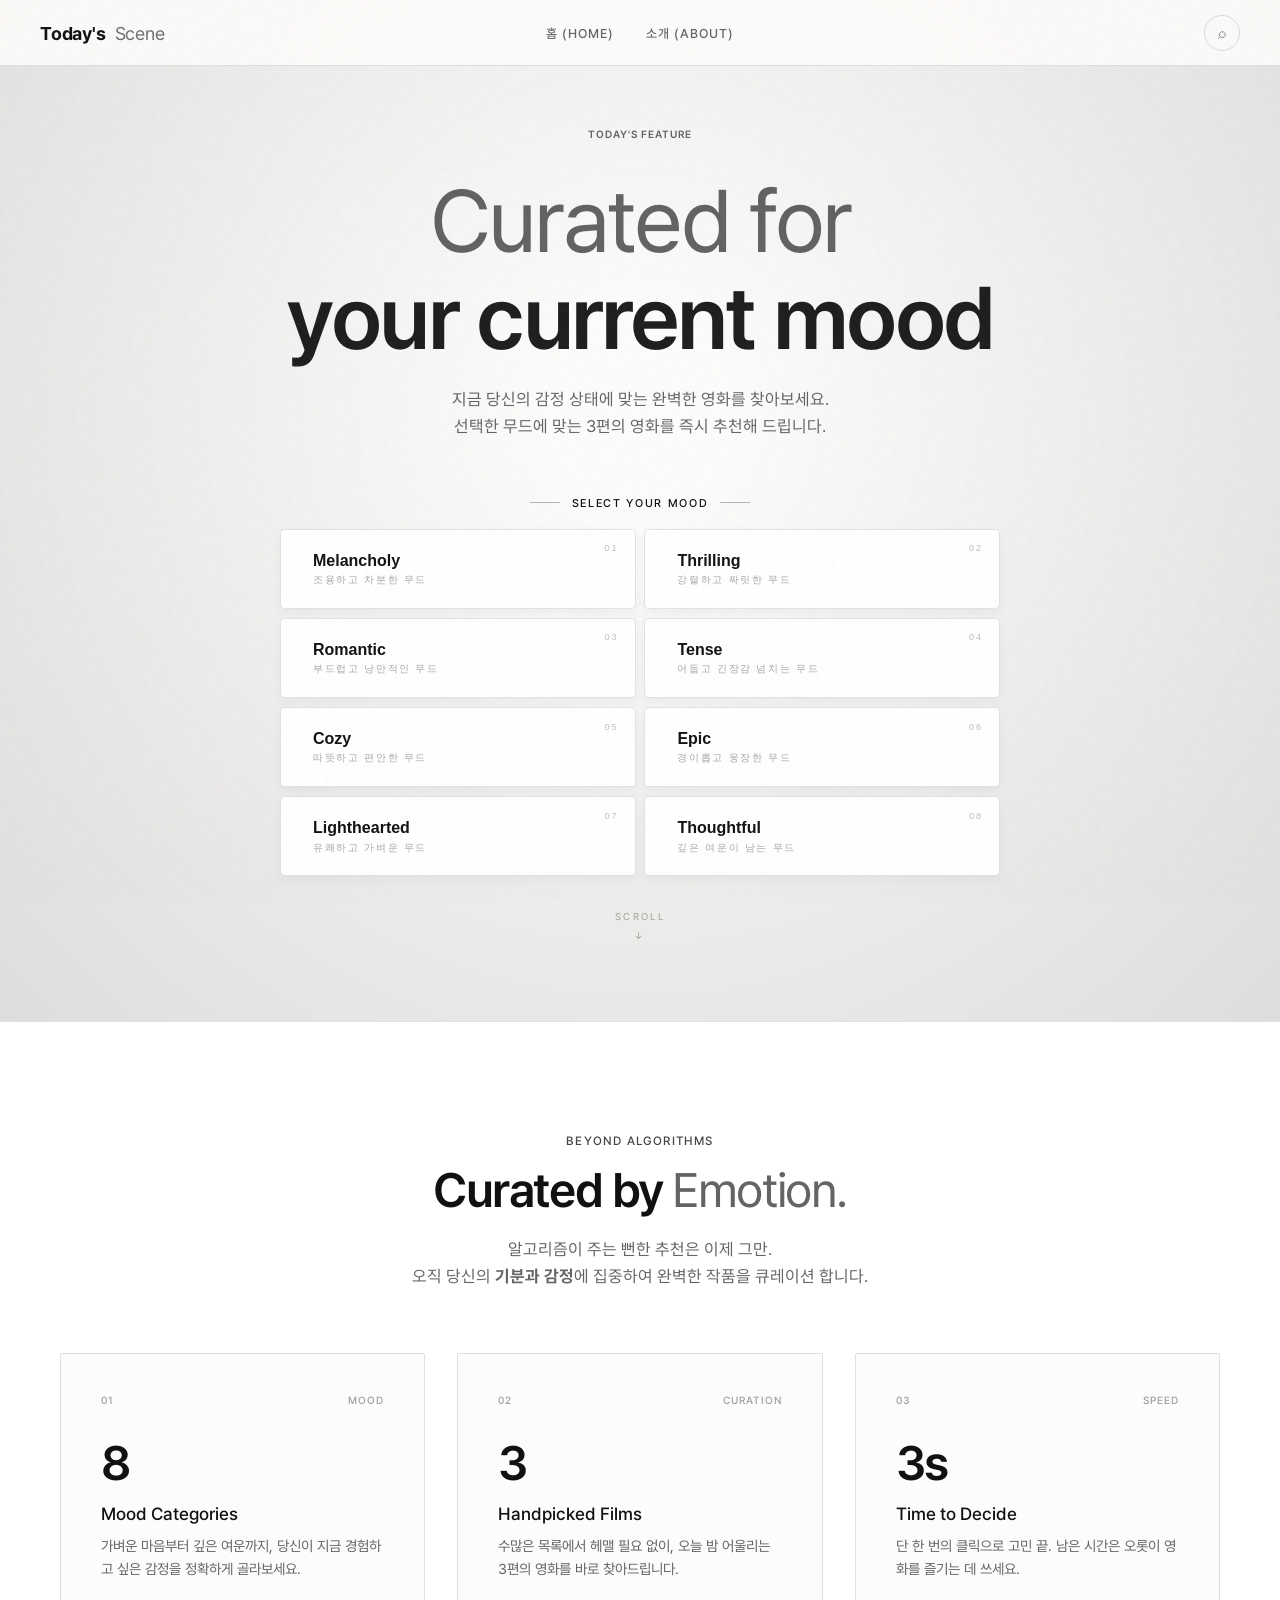
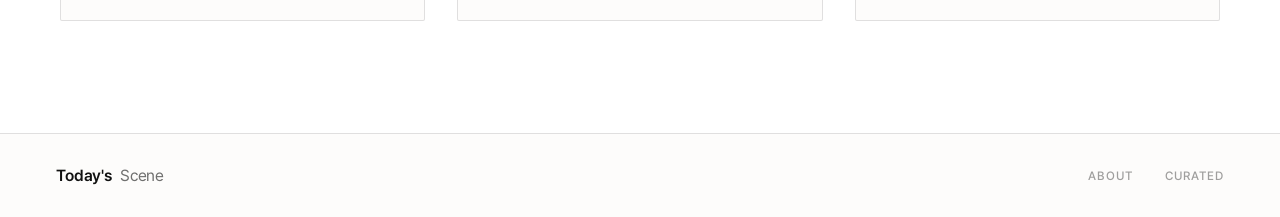
==== src/main/resources/static/index.html @ 5fde212d "백엔드 추가" ====
<!DOCTYPE html>
<html lang="ko">
<head>
  <meta charset="UTF-8"/>
  <meta name="viewport" content="width=device-width, initial-scale=1.0"/>
  <title>Today's Scene</title>
  <link rel="stylesheet" href="css/common.css">
  <style>
    :root {
      --bg: #fdfcfb; --bg2: #f5f4f1; --ink-deep: #0a0a0a;
      --accent: #111; --accent-2: #444; --accent-glow: rgba(0,0,0,.08);
      --cream: #fff; --paper: #fdfcfb;
      --ink: #111;
      --border: rgba(17,17,17,.12); --border-strong: rgba(17,17,17,.3);
      --w95: rgba(17,17,17,.95); --w65: rgba(17,17,17,.65);
      --w40: rgba(17,17,17,.4); --w15: rgba(17,17,17,.08);
      --r: 2px;
      --fp: 'Pretendard', -apple-system, sans-serif;
    }
    *, *::before, *::after { margin: 0; padding: 0; box-sizing: border-box }
    html { scroll-behavior: smooth }
    body {
      background: var(--bg); color: var(--w95);
      font-family: var(--fp); -webkit-font-smoothing: antialiased;
      overflow-x: hidden;
    }
    /* removed grain for cleaner look */

    /* ── NAV ── */
    nav {
      position: fixed; top: 0; left: 0; right: 0; z-index: 100;
      height: 66px; padding: 0 2.5rem;
      display: flex; align-items: center; justify-content: space-between;
      background: rgba(253,252,251,.9);
      border-bottom: 1px solid var(--border);
      backdrop-filter: blur(18px);
    }
    .nav-logo {
      font-family: var(--fp); font-size: 1.15rem; font-weight: 700;
      color: var(--ink); text-decoration: none; letter-spacing: -.01em;
      display: flex; align-items: center; gap: .55rem;
    }
    .nav-logo em { font-style: normal; font-weight: 400; opacity: .6 }
    .nav-links { display: flex; gap: 2rem; list-style: none; position: absolute; left: 50%; transform: translateX(-50%); }
    .nav-links a {
      font-size: .80rem; font-weight: 500; color: var(--w65);
      text-decoration: none; letter-spacing: .08em; text-transform: uppercase;
      transition: color .2s;
    }
    .nav-links a:hover { color: var(--accent) }

    /* ── HERO ── */
    .hero {
      min-height: 100vh; display: flex; flex-direction: column;
      align-items: center; justify-content: center;
      text-align: center; padding: 8rem 2rem 5rem;
      position: relative; overflow: hidden;
      background: var(--bg);
      transition: background 1.1s ease;
    }
    .hero::before {
      content: ""; position: absolute; inset: 0;
      background: radial-gradient(circle at 50% 40%, transparent 10%, rgba(0,0,0,0.12) 100%);
      pointer-events: none; z-index: 1; mix-blend-mode: multiply;
    }
    
    /* Cinematic Poster Marquee Background */
    .marquee-bg {
      position: absolute; inset: 0; pointer-events: none; z-index: 0;
      display: flex; flex-direction: column; justify-content: center; gap: 2rem;
      opacity: 0.12; transform: skewY(-5deg) scale(1.2);
      filter: grayscale(80%) contrast(1.2);
    }
    .marquee-row {
      display: flex; gap: 2rem; width: max-content;
      animation: scrollMarquee 50s linear infinite;
    }
    .marquee-row.reverse { animation-direction: reverse; animation-duration: 60s; }
    .marquee-poster {
      width: 160px; aspect-ratio: 2/3; border-radius: 8px;
      background-size: cover; background-position: center; background-color: var(--border);
      box-shadow: 0 10px 30px rgba(0,0,0,0.15);
    }
    @keyframes scrollMarquee {
      0% { transform: translateX(0); }
      100% { transform: translateX(-50%); }
    }

    .hero > *:not(.marquee-bg) {
      position: relative; z-index: 7;
    }

    .ticket {
      display: inline-flex; align-items: center; gap: .5rem;
      margin-bottom: 2rem; animation: fadeUp .6s ease both;
    }
    .ticket-txt { font-size: .65rem; font-weight: 600; letter-spacing: .1em; text-transform: uppercase; color: var(--w65) }

    h1 {
      font-size: clamp(3rem, 7vw, 5.5rem); font-weight: 600;
      line-height: 1.1; letter-spacing: -.03em; color: var(--w95);
      max-width: 860px; margin-bottom: 1.2rem;
      animation: fadeUp .8s ease both .1s; text-wrap: balance;
    }
    h1 em { font-style: normal; color: var(--w65); font-weight: 400; }

    .sub {
      font-size: 1.05rem; line-height: 1.6; color: var(--w65); max-width: 500px;
      margin: 0 auto 3.5rem; font-weight: 400; animation: fadeUp .8s ease both .2s;
    }

    .mood-q {
      font-size: .7rem; font-weight: 500; letter-spacing: .15em; text-transform: uppercase;
      color: var(--accent); margin-bottom: 1.2rem; animation: fadeUp .8s ease both .28s;
      display: flex; align-items: center; gap: .7rem; justify-content: center;
    }
    .mood-q::before, .mood-q::after { content: ""; width: 30px; height: 1px; background: var(--border-strong); }

    /* ── NEW MOOD GRID ────────────────────────────────────── */
    .mood-grid {
      display: grid;
      grid-template-columns: 1fr 1fr;
      gap: .55rem;
      max-width: 720px;
      width: 100%;
      animation: fadeUp .8s ease both .35s;
    }
    .mood-cell {
      position: relative; display: flex; flex-direction: column;
      align-items: flex-start; justify-content: center;
      padding: 1.3rem 1.6rem 1.3rem 2rem;
      background: #ffffff;
      border: 1px solid var(--border);
      border-radius: 5px;
      box-shadow: 0 4px 12px rgba(0,0,0,.04);
      cursor: pointer; overflow: hidden;
      transition: transform .3s, border-color .3s, background .3s, box-shadow .3s;
      text-align: left;
    }
    /* left accent bar */
    .mood-cell::before {
      content: ""; position: absolute; left: 0; top: 0; bottom: 0; width: 3px;
      background: var(--mc, var(--gold)); opacity: 0;
      transition: opacity .3s;
    }
    /* hover gradient wash */
    .mood-cell::after {
      content: ""; position: absolute; inset: 0;
      background: radial-gradient(ellipse at 0% 50%, color-mix(in srgb, var(--mc, var(--gold)) 15%, transparent) 0%, transparent 65%);
      opacity: 0; transition: opacity .4s;
    }
    .mood-cell:hover {
      transform: translateX(3px);
      border-color: color-mix(in srgb, var(--mc, var(--gold)) 60%, transparent);
      background: rgba(26,22,18,.05);
      box-shadow: 0 8px 24px rgba(0,0,0,.08);
    }
    .mood-cell:hover::before { opacity: 1 }
    .mood-cell:hover::after  { opacity: 1 }
    .mood-cell.active {
      border-color: var(--gold);
      background: #ffffff;
      box-shadow: 0 8px 24px rgba(212,165,116,.2);
      transform: translateX(0);
    }
    .mood-cell.active::before { opacity: 1; background: var(--gold) }

    .mood-num {
      position: absolute; top: .85rem; right: 1rem;
      font-size: .58rem; font-weight: 500; letter-spacing: .2em;
      color: rgba(26,22,18,.28); z-index: 1;
    }
    .mood-name {
      font-size: 1rem; font-weight: 600; color: var(--ink); line-height: 1.2;
      margin-bottom: .22rem; position: relative; z-index: 1;
      transition: color .2s;
    }
    .mood-cell:hover .mood-name { color: var(--ink-deep) }
    .mood-sub {
      font-size: .65rem; font-weight: 400; letter-spacing: .16em;
      text-transform: uppercase; color: rgba(26,22,18,.38);
      position: relative; z-index: 1; transition: color .3s;
    }
    .mood-cell:hover .mood-sub { color: color-mix(in srgb, var(--mc, var(--gold)) 80%, rgba(255,255,255,.6)) }

    /* mood accent colors (Stronger & more vibrant) */
    [data-mood="melancholy"] { --mc: #4a90e2 } /* Deep Blue */
    [data-mood="excited"]    { --mc: #f05a28 } /* Vibrant Orange */
    [data-mood="romantic"]   { --mc: #e84a7e } /* Vivid Pink */
    [data-mood="dark"]       { --mc: #8b5cf6 } /* Deep Purple */
    [data-mood="cozy"]       { --mc: #f59e0b } /* Warm Amber */
    [data-mood="wonder"]     { --mc: #0ea5e9 } /* Bright Cerulean */
    [data-mood="funny"]      { --mc: #10b981 } /* Emerald Green */
    [data-mood="thoughtful"] { --mc: #64748b } /* Slate Gray */

    .scroll-hint {
      margin-top: 2.2rem;
      display: flex; flex-direction: column; align-items: center; gap: .45rem;
      color: rgba(26,22,18,.35); font-size: .62rem; letter-spacing: .24em; text-transform: uppercase;
      animation: fadeUp .8s ease both 1s; z-index: 8;
    }
    .scroll-arr { animation: bob 2s infinite; color: var(--gold) }
    @keyframes bob { 0%,100%{transform:translateY(0)} 50%{transform:translateY(6px)} }

    /* ── INFO STRIP ── */
    .strip {
      background: var(--cream); color: var(--ink);
      padding: 7rem 3.5rem; position: relative;
      border-top: 1px solid var(--border);
    }
    .strip-head {
      max-width: 1160px; margin: 0 auto 4rem;
      display: flex; flex-direction: column; align-items: center; text-align: center;
    }
    .strip-eyebrow {
      font-size: .75rem; font-weight: 500; letter-spacing: .1em; text-transform: uppercase;
      color: var(--accent-2); margin-bottom: 1rem;
    }
    .strip-title {
      font-size: clamp(2rem, 4vw, 3rem); font-weight: 600;
      line-height: 1.1; letter-spacing: -.03em; color: var(--ink); text-wrap: balance;
    }
    .strip-title em { font-style: normal; color: var(--w65); font-weight: 400 }
    .strip-grid {
      max-width: 1160px; margin: 0 auto;
      display: grid; grid-template-columns: repeat(3,1fr); gap: 2rem;
    }
    .stat-card {
      padding: 2.5rem; background: var(--bg);
      border: 1px solid var(--border); border-radius: var(--r);
      transition: transform .3s;
    }
    .stat-card:hover { transform: translateY(-4px); border-color: var(--border-strong) }
    .stat-serial {
      font-size: .65rem; font-weight: 500; letter-spacing: .1em; color: var(--w40);
      margin-bottom: 2rem; display: flex; justify-content: space-between;
    }
    .stat-num  { font-size: 3rem; font-weight: 600; line-height: 1; letter-spacing: -.04em; color: var(--accent); margin-bottom: 1rem }
    .stat-label { font-size: 1.1rem; font-weight: 500; color: var(--ink); margin-bottom: .6rem }
    .stat-desc  { font-size: .9rem; color: var(--w65); line-height: 1.6; font-weight: 400 }

    /* ── FOOTER ── */
    footer { background: var(--bg); padding: 0; border-top: 1px solid var(--border) }
    .footer-row { display: flex; align-items: center; justify-content: space-between; padding: 2rem 3.5rem; gap: 1rem; flex-wrap: wrap }
    .foot-logo { font-size: 1rem; font-weight: 600; color: var(--ink); text-decoration: none; letter-spacing: -.01em; display: flex; align-items: center; gap: .5rem }
    .foot-logo em { font-style: normal; font-weight: 400; opacity: .6 }
    .foot-links { display: flex; gap: 2rem }
    .foot-links a { font-size: .75rem; font-weight: 500; color: var(--w40); text-decoration: none; letter-spacing: .08em; text-transform: uppercase; transition: color .2s }
    .foot-links a:hover { color: var(--accent) }

    @keyframes fadeUp { from{opacity:0;transform:translateY(16px)} to{opacity:1;transform:translateY(0)} }

    @media(max-width:900px) { .strip-grid{grid-template-columns:1fr} }
    @media(max-width:640px) {
      nav{padding:0 1.2rem} .nav-links{display:none}
      .hero{padding:7rem 1.2rem 5rem}
      .mood-grid{grid-template-columns:1fr; max-width:400px}
      .strip{padding:4rem 1.2rem}
      .footer-row{padding:1.3rem 1.2rem} .foot-links{display:none}
    }
  </style>
</head>
<body>

<nav>
  <a href="index.html" class="nav-logo">Today's <em>Scene</em></a>
  <ul class="nav-links">
    <li><a href="index.html">홈 (Home)</a></li>
    <li><a href="about.html">소개 (About)</a></li>
  </ul>
  <div class="nav-right">
    <button class="search-btn" onclick="openSearch()" title="영화 검색">⌕</button>
  </div>
</nav>

<section class="hero" id="hero">
  <div class="marquee-bg" id="marqueeBg"></div>

  <p class="ticket"><span class="ticket-txt">Today's Feature</span></p>
  <h1><em>Curated for</em><br>your current mood</h1>
  <p class="sub">지금 당신의 감정 상태에 맞는 완벽한 영화를 찾아보세요.<br>선택한 무드에 맞는 3편의 영화를 즉시 추천해 드립니다.</p>
  <p class="mood-q">Select Your Mood</p>

  <div class="mood-grid">
    <button class="mood-cell" data-mood="melancholy" onclick="go(this)">
      <span class="mood-num">01</span>
      <span class="mood-name">Melancholy</span>
      <span class="mood-sub">조용하고 차분한 무드</span>
    </button>
    <button class="mood-cell" data-mood="excited" onclick="go(this)">
      <span class="mood-num">02</span>
      <span class="mood-name">Thrilling</span>
      <span class="mood-sub">강렬하고 짜릿한 무드</span>
    </button>
    <button class="mood-cell" data-mood="romantic" onclick="go(this)">
      <span class="mood-num">03</span>
      <span class="mood-name">Romantic</span>
      <span class="mood-sub">부드럽고 낭만적인 무드</span>
    </button>
    <button class="mood-cell" data-mood="dark" onclick="go(this)">
      <span class="mood-num">04</span>
      <span class="mood-name">Tense</span>
      <span class="mood-sub">어둡고 긴장감 넘치는 무드</span>
    </button>
    <button class="mood-cell" data-mood="cozy" onclick="go(this)">
      <span class="mood-num">05</span>
      <span class="mood-name">Cozy</span>
      <span class="mood-sub">따뜻하고 편안한 무드</span>
    </button>
    <button class="mood-cell" data-mood="wonder" onclick="go(this)">
      <span class="mood-num">06</span>
      <span class="mood-name">Epic</span>
      <span class="mood-sub">경이롭고 웅장한 무드</span>
    </button>
    <button class="mood-cell" data-mood="funny" onclick="go(this)">
      <span class="mood-num">07</span>
      <span class="mood-name">Lighthearted</span>
      <span class="mood-sub">유쾌하고 가벼운 무드</span>
    </button>
    <button class="mood-cell" data-mood="thoughtful" onclick="go(this)">
      <span class="mood-num">08</span>
      <span class="mood-name">Thoughtful</span>
      <span class="mood-sub">깊은 여운이 남는 무드</span>
    </button>
  </div>

  <div class="scroll-hint"><span>Scroll</span><span class="scroll-arr">↓</span></div>
</section>

<section class="strip">
  <div class="strip-head">
    <p class="strip-eyebrow">Beyond Algorithms</p>
    <h2 class="strip-title">Curated by <em>Emotion.</em></h2>
    <p style="text-align:center; font-size:1.05rem; color:var(--w65); max-width:560px; margin: 1.2rem auto 0; line-height:1.6; font-weight:400;">
      알고리즘이 주는 뻔한 추천은 이제 그만.<br>오직 당신의 <strong>기분과 감정</strong>에 집중하여 완벽한 작품을 큐레이션 합니다.
    </p>
  </div>
  <div class="strip-grid">
    <div class="stat-card">
      <div class="stat-serial"><span>01</span><span>MOOD</span></div>
      <div class="stat-num">8</div>
      <div class="stat-label">Mood Categories</div>
      <div class="stat-desc">가벼운 마음부터 깊은 여운까지, 당신이 지금 경험하고 싶은 감정을 정확하게 골라보세요.</div>
    </div>
    <div class="stat-card">
      <div class="stat-serial"><span>02</span><span>CURATION</span></div>
      <div class="stat-num">3</div>
      <div class="stat-label">Handpicked Films</div>
      <div class="stat-desc">수많은 목록에서 헤맬 필요 없이, 오늘 밤 어울리는 3편의 영화를 바로 찾아드립니다.</div>
    </div>
    <div class="stat-card">
      <div class="stat-serial"><span>03</span><span>SPEED</span></div>
      <div class="stat-num">3s</div>
      <div class="stat-label">Time to Decide</div>
      <div class="stat-desc">단 한 번의 클릭으로 고민 끝. 남은 시간은 오롯이 영화를 즐기는 데 쓰세요.</div>
    </div>
  </div>
</section>

<footer>
  <div class="footer-row">
    <a href="index.html" class="foot-logo">Today's <em>Scene</em></a>
    <div class="foot-links">
      <a href="about.html">About</a>
      <a href="index.html">Curated</a>
    </div>
  </div>
</footer>

<script src="js/movies-data.js"></script>
<script src="js/common.js"></script>
<script>
const BG = {
  melancholy: 'radial-gradient(ellipse at 50% 25%, #f4f8fd 0%, #e8f0fe 60%, #cce0ff 100%)',
  excited:    'radial-gradient(ellipse at 50% 25%, #fff5ea 0%, #ffe0bf 60%, #ffc894 100%)',
  romantic:   'radial-gradient(ellipse at 50% 25%, #fff5f8 0%, #fde2ec 60%, #facce0 100%)',
  dark:       'radial-gradient(ellipse at 50% 25%, #f9f5ff 0%, #f2e6ff 60%, #e2cbf5 100%)',
  cozy:       'radial-gradient(ellipse at 50% 25%, #fff9e6 0%, #ffebb3 60%, #fcd66a 100%)',
  wonder:     'radial-gradient(ellipse at 50% 25%, #f0fafb 0%, #e1f4fa 60%, #bdecfc 100%)',
  funny:      'radial-gradient(ellipse at 50% 25%, #f2fcf5 0%, #e2fce9 60%, #c4f7d4 100%)',
  thoughtful: 'radial-gradient(ellipse at 50% 25%, #f6f8fa 0%, #eef2f6 60%, #e2e8f0 100%)',
};

function go(btn) {
  document.querySelectorAll('.mood-cell').forEach(c => c.classList.remove('active'));
  btn.classList.add('active');
  document.getElementById('hero').style.background = BG[btn.dataset.mood];
  sessionStorage.setItem('mood', btn.dataset.mood);
  setTimeout(() => { window.location.href = 'result.html' }, 480);
}

// Fetch trending movies for background marquee
async function initMarquee() {
  try {
    const res = await fetch(`https://api.themoviedb.org/3/trending/movie/week?api_key=07095f4f93d3be485e207578d4a61624&language=ko-KR`);
    const data = await res.json();
    if (data && data.results) {
      const movies = data.results.filter(m => m.poster_path);
      const row1 = movies.slice(0, Math.floor(movies.length / 2));
      const row2 = movies.slice(Math.floor(movies.length / 2));
      
      const buildItems = (arr) => arr.map(m => `<div class="marquee-poster" style="background-image:url('https://image.tmdb.org/t/p/w500${m.poster_path}')"></div>`).join('');
      
      const r1Html = buildItems(row1);
      const r2Html = buildItems(row2);
      
      // Duplicate for infinite scroll
      document.getElementById('marqueeBg').innerHTML = `
        <div class="marquee-row">${r1Html}${r1Html}</div>
        <div class="marquee-row reverse">${r2Html}${r2Html}</div>
        <div class="marquee-row">${r1Html}${r1Html}</div>
      `;
    }
  } catch(e) { console.error('Marquee Error:', e); }
}

document.addEventListener('DOMContentLoaded', () => {
  initMarquee();
});

document.querySelectorAll('.mood-cell').forEach(c => {
  c.addEventListener('mouseenter', () => {
    const color = getComputedStyle(c).getPropertyValue('--mc').trim();
    if (color) {
      document.body.style.setProperty('--orb-1', color);
      document.body.style.setProperty('--orb-2', color);
    }
    const mood = c.dataset.mood;
    if (BG[mood]) {
      document.getElementById('hero').style.background = BG[mood];
    }
  });
  c.addEventListener('mouseleave', () => {
    document.body.style.removeProperty('--orb-1');
    document.body.style.removeProperty('--orb-2');
    if (!c.classList.contains('active')) {
      document.getElementById('hero').style.background = 'var(--bg)';
    }
  });
});
</script>
</body>
</html>
---- src/main/resources/static/css/common.css ----
/* ============================================================
   common.css — 오늘의 씬 공통 스타일 (Light Theme)
   ● Pretendard @font-face
   ● 검색 모달
   ● nav 공통 유틸리티
   ● 영화적 무드 (Film Grain)
   ============================================================ */

body::after {
  content: "";
  position: fixed;
  inset: 0;
  pointer-events: none;
  z-index: 9999;
  background-image: url("data:image/svg+xml,%3Csvg viewBox='0 0 200 200' xmlns='http://www.w3.org/2000/svg'%3E%3Cfilter id='noiseFilter'%3E%3CfeTurbulence type='fractalNoise' baseFrequency='0.8' numOctaves='3' stitchTiles='stitch'/%3E%3C/filter%3E%3Crect width='100%25' height='100%25' filter='url(%23noiseFilter)'/%3E%3C/svg%3E");
  opacity: 0.035;
}

/* ── AMBIENT ORBS (B Option) ───────────────────────────────── */
.ambient-orb {
  position: fixed; border-radius: 50%;
  filter: blur(140px); opacity: 0.25; z-index: -1; pointer-events: none;
  transition: background-color 1.5s ease-in-out;
}
.ambient-orb.orb-1 {
  width: 50vw; height: 50vw; top: -10vw; left: -10vw;
  background-color: var(--orb-1, rgba(212,165,116, 0.15));
}
.ambient-orb.orb-2 {
  width: 60vw; height: 60vw; bottom: -20vw; right: -10vw;
  background-color: var(--orb-2, rgba(110,160,200, 0.1));
}


/* ── 01. FONT FACE ─────────────────────────────────────────── */
@font-face {
  font-family: 'Pretendard';
  src: url('../fonts/Pretendard-Light.otf') format('opentype');
  font-weight: 300; font-style: normal; font-display: swap;
}
@font-face {
  font-family: 'Pretendard';
  src: url('../fonts/Pretendard-Regular.otf') format('opentype');
  font-weight: 400; font-style: normal; font-display: swap;
}
@font-face {
  font-family: 'Pretendard';
  src: url('../fonts/Pretendard-Medium.otf') format('opentype');
  font-weight: 500; font-style: normal; font-display: swap;
}
@font-face {
  font-family: 'Pretendard';
  src: url('../fonts/Pretendard-SemiBold.otf') format('opentype');
  font-weight: 600; font-style: normal; font-display: swap;
}
@font-face {
  font-family: 'Pretendard';
  src: url('../fonts/Pretendard-Bold.otf') format('opentype');
  font-weight: 700; font-style: normal; font-display: swap;
}

/* ── 02. NAV UTILS ─────────────────────────────────────────── */
.nav-right {
  display: flex; align-items: center; gap: .5rem;
}
.search-btn {
  width: 36px; height: 36px; border-radius: 50%;
  background: transparent;
  border: 1px solid rgba(26,22,18,.14);
  color: rgba(26,22,18,.5);
  cursor: pointer; font-size: .95rem;
  display: inline-flex; align-items: center; justify-content: center;
  transition: border-color .2s, color .2s, background .2s;
}
.search-btn:hover {
  border-color: #111;
  color: #111;
  background: rgba(17,17,17,.04);
}

/* ── 03. SEARCH MODAL (stays dark as overlay) ──────────────── */
.search-modal {
  position: fixed; inset: 0; z-index: 1000;
  display: none; align-items: flex-start;
  justify-content: center; padding-top: 10vh;
}
.search-modal.show { display: flex; animation: smFadeIn .2s ease; }

.search-overlay {
  position: absolute; inset: 0;
  background: rgba(20,16,10,.7);
  backdrop-filter: blur(10px);
}
.search-box {
  position: relative; width: 90%; max-width: 600px;
  background: #ffffff;
  border: 1px solid rgba(17,17,17,.12);
  border-radius: 4px; overflow: hidden;
  box-shadow: 0 12px 32px rgba(0,0,0,.08);
  animation: smSlideIn .25s ease;
}
@keyframes smFadeIn { from{opacity:0} to{opacity:1} }
@keyframes smSlideIn { from{opacity:0;transform:translateY(-12px)} to{opacity:1;transform:translateY(0)} }

.search-input-wrap {
  display: flex; align-items: center; gap: .8rem;
  padding: 1.1rem 1.4rem;
  border-bottom: 1px solid rgba(26,22,18,.08);
}
.search-icon { font-size: 1rem; color: #111; opacity: .4; flex-shrink: 0; }
#searchInput {
  flex: 1; border: none; outline: none;
  font-size: .96rem; font-family: 'Pretendard', sans-serif;
  font-weight: 400; background: transparent; color: #1c1814;
}
#searchInput::placeholder { color: rgba(26,22,18,.35); }
.search-close {
  background: none; border: 1px solid rgba(26,22,18,.12);
  width: 28px; height: 28px; border-radius: 50%; cursor: pointer;
  color: rgba(26,22,18,.4); font-size: .8rem;
  display: flex; align-items: center; justify-content: center;
  transition: border-color .15s, color .15s;
}
.search-close:hover { border-color: #111; color: #111; }

.search-results {
  max-height: 58vh; overflow-y: auto; padding: .5rem;
  background: #fff;
}
.search-results::-webkit-scrollbar { width: 4px; }
.search-results::-webkit-scrollbar-track { background: transparent; }
.search-results::-webkit-scrollbar-thumb { background: rgba(17,17,17,.15); border-radius: 2px; }

.search-hint {
  text-align: center; padding: 2.8rem 1rem;
  color: rgba(26,22,18,.35);
  font-family: 'Pretendard', sans-serif;
  font-size: .82rem; font-weight: 300; letter-spacing: .05em;
}
.search-item {
  display: grid; grid-template-columns: 54px 1fr;
  gap: 1rem; padding: .85rem 1rem; cursor: pointer;
  border-radius: 4px; transition: background .15s; align-items: center;
}
.search-item:hover { background: rgba(17,17,17,.03); }
.search-poster {
  width: 54px; height: 81px; border-radius: 4px;
  background-color: #ede8de;
  background-size: cover; background-position: center; flex-shrink: 0;
}
.search-info { min-width: 0; }
.search-title {
  font-family: 'Pretendard', sans-serif;
  font-size: .92rem; font-weight: 600; color: #1c1814;
  margin-bottom: .18rem;
  white-space: nowrap; overflow: hidden; text-overflow: ellipsis;
}
.search-meta {
  font-family: 'Pretendard', sans-serif;
  font-size: .72rem; font-weight: 500; color: #444; margin-bottom: .22rem;
}
.search-overview {
  font-family: 'Pretendard', sans-serif;
  font-size: .76rem; font-weight: 300; color: rgba(26,22,18,.5);
  line-height: 1.5;
  display: -webkit-box; -webkit-line-clamp: 2;
  -webkit-box-orient: vertical; overflow: hidden;
}

@media (max-width: 600px) {
  .search-modal { padding-top: 5vh; }
  .search-box { width: 95%; }
  .search-item { grid-template-columns: 46px 1fr; gap: .8rem; }
  .search-poster { width: 46px; height: 69px; }
}
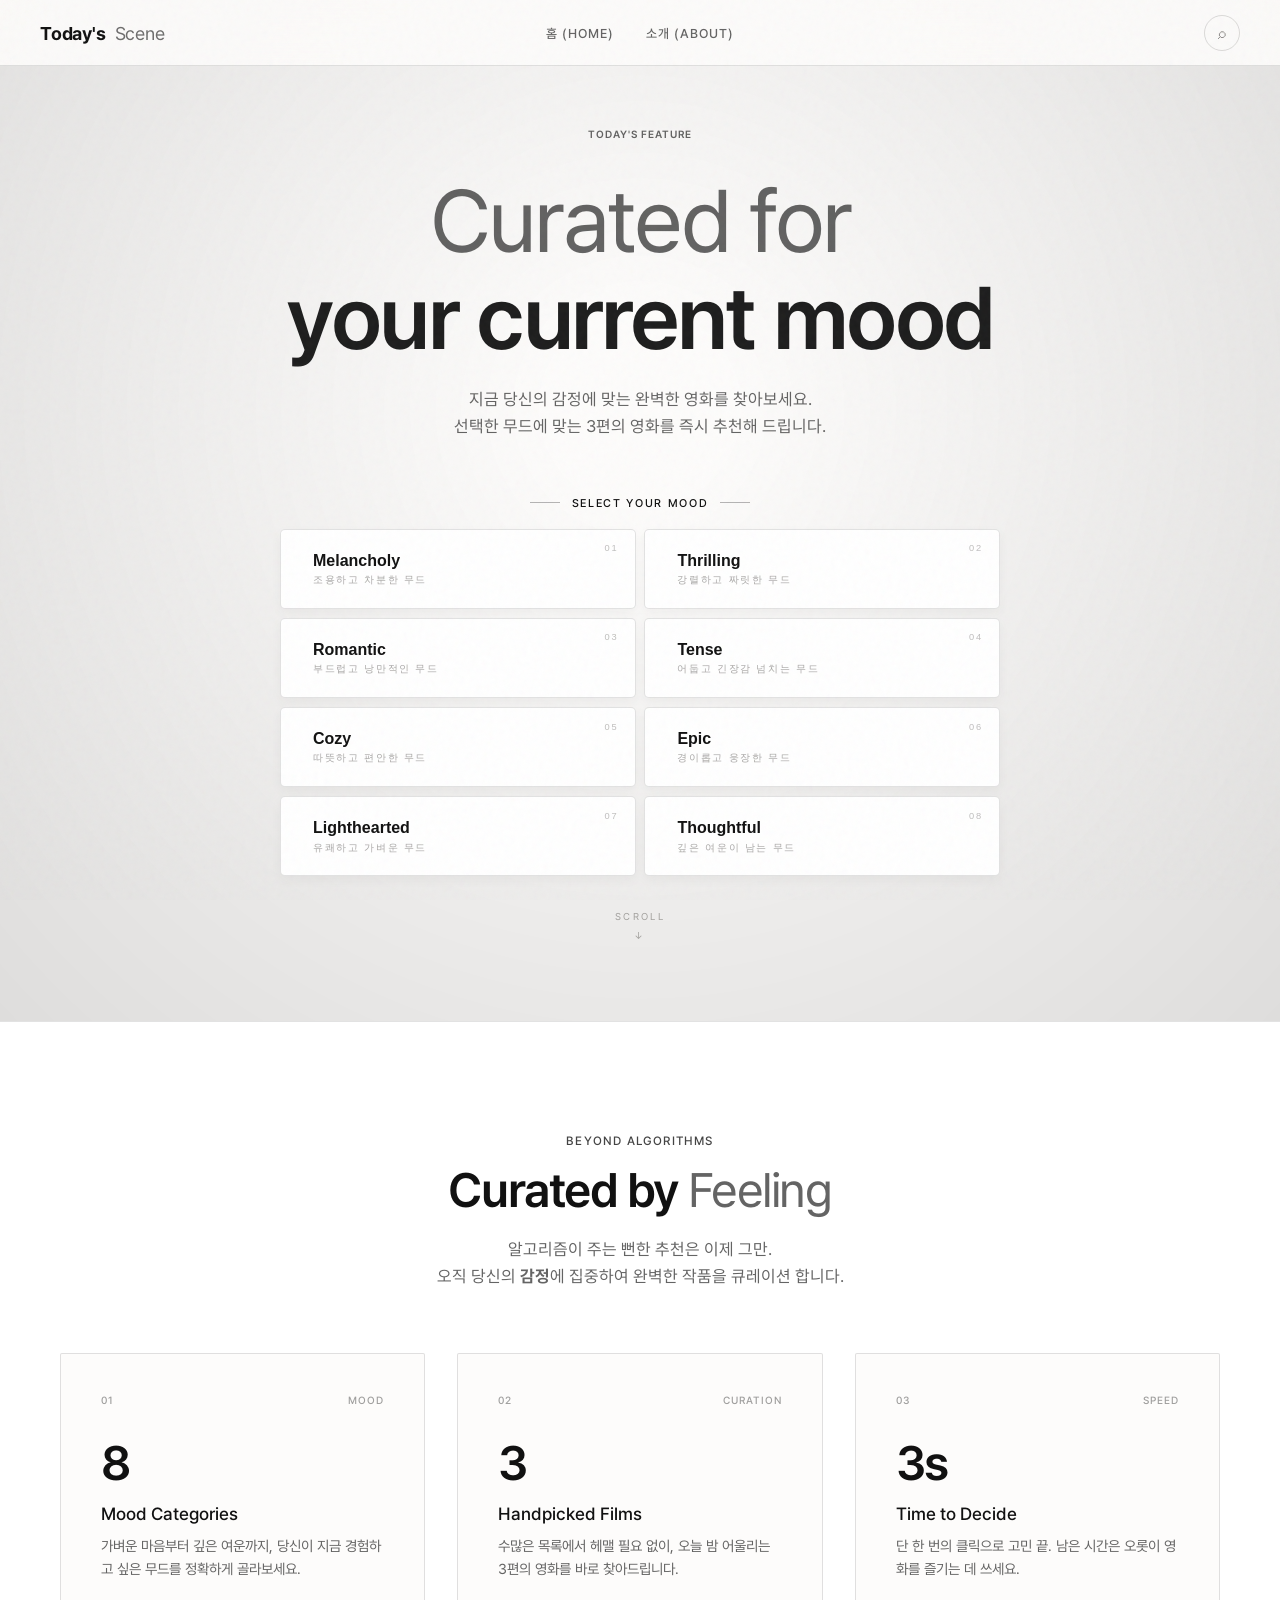
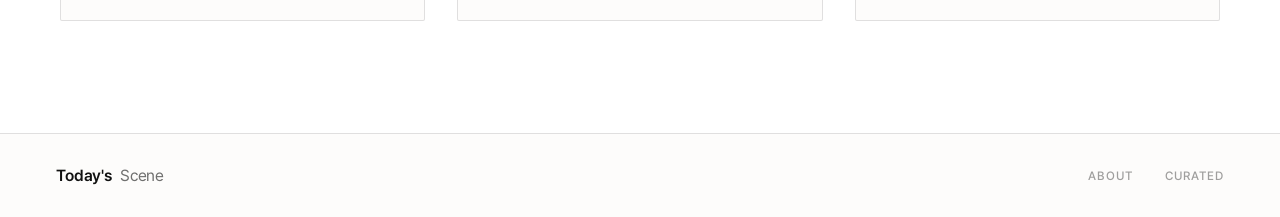
==== commit 57d7306c: "파비콘 삽입" ====
--- a/src/main/resources/static/index.html
+++ b/src/main/resources/static/index.html
@@ -1,120 +1,255 @@
 <!DOCTYPE html>
 <html lang="ko">
+
 <head>
-  <meta charset="UTF-8"/>
-  <meta name="viewport" content="width=device-width, initial-scale=1.0"/>
+  <meta charset="UTF-8" />
+  <meta name="viewport" content="width=device-width, initial-scale=1.0" />
   <title>Today's Scene</title>
+  <link rel="icon" href="/images/favicon.svg" type="image/svg+xml">
   <link rel="stylesheet" href="css/common.css">
   <style>
     :root {
-      --bg: #fdfcfb; --bg2: #f5f4f1; --ink-deep: #0a0a0a;
-      --accent: #111; --accent-2: #444; --accent-glow: rgba(0,0,0,.08);
-      --cream: #fff; --paper: #fdfcfb;
+      --bg: #fdfcfb;
+      --bg2: #f5f4f1;
+      --ink-deep: #0a0a0a;
+      --accent: #111;
+      --accent-2: #444;
+      --accent-glow: rgba(0, 0, 0, .08);
+      --cream: #fff;
+      --paper: #fdfcfb;
       --ink: #111;
-      --border: rgba(17,17,17,.12); --border-strong: rgba(17,17,17,.3);
-      --w95: rgba(17,17,17,.95); --w65: rgba(17,17,17,.65);
-      --w40: rgba(17,17,17,.4); --w15: rgba(17,17,17,.08);
+      --border: rgba(17, 17, 17, .12);
+      --border-strong: rgba(17, 17, 17, .3);
+      --w95: rgba(17, 17, 17, .95);
+      --w65: rgba(17, 17, 17, .65);
+      --w40: rgba(17, 17, 17, .4);
+      --w15: rgba(17, 17, 17, .08);
       --r: 2px;
       --fp: 'Pretendard', -apple-system, sans-serif;
     }
-    *, *::before, *::after { margin: 0; padding: 0; box-sizing: border-box }
-    html { scroll-behavior: smooth }
+
+    *,
+    *::before,
+    *::after {
+      margin: 0;
+      padding: 0;
+      box-sizing: border-box
+    }
+
+    html {
+      scroll-behavior: smooth
+    }
+
     body {
-      background: var(--bg); color: var(--w95);
-      font-family: var(--fp); -webkit-font-smoothing: antialiased;
+      background: var(--bg);
+      color: var(--w95);
+      font-family: var(--fp);
+      -webkit-font-smoothing: antialiased;
       overflow-x: hidden;
     }
+
     /* removed grain for cleaner look */
 
     /* ── NAV ── */
     nav {
-      position: fixed; top: 0; left: 0; right: 0; z-index: 100;
-      height: 66px; padding: 0 2.5rem;
-      display: flex; align-items: center; justify-content: space-between;
-      background: rgba(253,252,251,.9);
+      position: fixed;
+      top: 0;
+      left: 0;
+      right: 0;
+      z-index: 100;
+      height: 66px;
+      padding: 0 2.5rem;
+      display: flex;
+      align-items: center;
+      justify-content: space-between;
+      background: rgba(253, 252, 251, .9);
       border-bottom: 1px solid var(--border);
       backdrop-filter: blur(18px);
     }
+
     .nav-logo {
-      font-family: var(--fp); font-size: 1.15rem; font-weight: 700;
-      color: var(--ink); text-decoration: none; letter-spacing: -.01em;
-      display: flex; align-items: center; gap: .55rem;
-    }
-    .nav-logo em { font-style: normal; font-weight: 400; opacity: .6 }
-    .nav-links { display: flex; gap: 2rem; list-style: none; position: absolute; left: 50%; transform: translateX(-50%); }
+      font-family: var(--fp);
+      font-size: 1.15rem;
+      font-weight: 700;
+      color: var(--ink);
+      text-decoration: none;
+      letter-spacing: -.01em;
+      display: flex;
+      align-items: center;
+      gap: .55rem;
+    }
+
+    .nav-logo em {
+      font-style: normal;
+      font-weight: 400;
+      opacity: .6
+    }
+
+    .nav-links {
+      display: flex;
+      gap: 2rem;
+      list-style: none;
+      position: absolute;
+      left: 50%;
+      transform: translateX(-50%);
+    }
+
     .nav-links a {
-      font-size: .80rem; font-weight: 500; color: var(--w65);
-      text-decoration: none; letter-spacing: .08em; text-transform: uppercase;
+      font-size: .80rem;
+      font-weight: 500;
+      color: var(--w65);
+      text-decoration: none;
+      letter-spacing: .08em;
+      text-transform: uppercase;
       transition: color .2s;
     }
-    .nav-links a:hover { color: var(--accent) }
+
+    .nav-links a:hover {
+      color: var(--accent)
+    }
 
     /* ── HERO ── */
     .hero {
-      min-height: 100vh; display: flex; flex-direction: column;
-      align-items: center; justify-content: center;
-      text-align: center; padding: 8rem 2rem 5rem;
-      position: relative; overflow: hidden;
+      min-height: 100vh;
+      display: flex;
+      flex-direction: column;
+      align-items: center;
+      justify-content: center;
+      text-align: center;
+      padding: 8rem 2rem 5rem;
+      position: relative;
+      overflow: hidden;
       background: var(--bg);
       transition: background 1.1s ease;
     }
+
     .hero::before {
-      content: ""; position: absolute; inset: 0;
-      background: radial-gradient(circle at 50% 40%, transparent 10%, rgba(0,0,0,0.12) 100%);
-      pointer-events: none; z-index: 1; mix-blend-mode: multiply;
-    }
-    
+      content: "";
+      position: absolute;
+      inset: 0;
+      background: radial-gradient(circle at 50% 40%, transparent 10%, rgba(0, 0, 0, 0.12) 100%);
+      pointer-events: none;
+      z-index: 1;
+      mix-blend-mode: multiply;
+    }
+
     /* Cinematic Poster Marquee Background */
     .marquee-bg {
-      position: absolute; inset: 0; pointer-events: none; z-index: 0;
-      display: flex; flex-direction: column; justify-content: center; gap: 2rem;
-      opacity: 0.12; transform: skewY(-5deg) scale(1.2);
+      position: absolute;
+      inset: 0;
+      pointer-events: none;
+      z-index: 0;
+      display: flex;
+      flex-direction: column;
+      justify-content: center;
+      gap: 2rem;
+      opacity: 0.12;
+      transform: skewY(-5deg) scale(1.2);
       filter: grayscale(80%) contrast(1.2);
     }
+
     .marquee-row {
-      display: flex; gap: 2rem; width: max-content;
+      display: flex;
+      gap: 2rem;
+      width: max-content;
       animation: scrollMarquee 50s linear infinite;
     }
-    .marquee-row.reverse { animation-direction: reverse; animation-duration: 60s; }
+
+    .marquee-row.reverse {
+      animation-direction: reverse;
+      animation-duration: 60s;
+    }
+
     .marquee-poster {
-      width: 160px; aspect-ratio: 2/3; border-radius: 8px;
-      background-size: cover; background-position: center; background-color: var(--border);
-      box-shadow: 0 10px 30px rgba(0,0,0,0.15);
-    }
+      width: 160px;
+      aspect-ratio: 2/3;
+      border-radius: 8px;
+      background-size: cover;
+      background-position: center;
+      background-color: var(--border);
+      box-shadow: 0 10px 30px rgba(0, 0, 0, 0.15);
+    }
+
     @keyframes scrollMarquee {
-      0% { transform: translateX(0); }
-      100% { transform: translateX(-50%); }
-    }
-
-    .hero > *:not(.marquee-bg) {
-      position: relative; z-index: 7;
+      0% {
+        transform: translateX(0);
+      }
+
+      100% {
+        transform: translateX(-50%);
+      }
+    }
+
+    .hero>*:not(.marquee-bg) {
+      position: relative;
+      z-index: 7;
     }
 
     .ticket {
-      display: inline-flex; align-items: center; gap: .5rem;
-      margin-bottom: 2rem; animation: fadeUp .6s ease both;
-    }
-    .ticket-txt { font-size: .65rem; font-weight: 600; letter-spacing: .1em; text-transform: uppercase; color: var(--w65) }
+      display: inline-flex;
+      align-items: center;
+      gap: .5rem;
+      margin-bottom: 2rem;
+      animation: fadeUp .6s ease both;
+    }
+
+    .ticket-txt {
+      font-size: .65rem;
+      font-weight: 600;
+      letter-spacing: .1em;
+      text-transform: uppercase;
+      color: var(--w65)
+    }
 
     h1 {
-      font-size: clamp(3rem, 7vw, 5.5rem); font-weight: 600;
-      line-height: 1.1; letter-spacing: -.03em; color: var(--w95);
-      max-width: 860px; margin-bottom: 1.2rem;
-      animation: fadeUp .8s ease both .1s; text-wrap: balance;
-    }
-    h1 em { font-style: normal; color: var(--w65); font-weight: 400; }
+      font-size: clamp(3rem, 7vw, 5.5rem);
+      font-weight: 600;
+      line-height: 1.1;
+      letter-spacing: -.03em;
+      color: var(--w95);
+      max-width: 860px;
+      margin-bottom: 1.2rem;
+      animation: fadeUp .8s ease both .1s;
+      text-wrap: balance;
+    }
+
+    h1 em {
+      font-style: normal;
+      color: var(--w65);
+      font-weight: 400;
+    }
 
     .sub {
-      font-size: 1.05rem; line-height: 1.6; color: var(--w65); max-width: 500px;
-      margin: 0 auto 3.5rem; font-weight: 400; animation: fadeUp .8s ease both .2s;
+      font-size: 1.05rem;
+      line-height: 1.6;
+      color: var(--w65);
+      max-width: 500px;
+      margin: 0 auto 3.5rem;
+      font-weight: 400;
+      animation: fadeUp .8s ease both .2s;
     }
 
     .mood-q {
-      font-size: .7rem; font-weight: 500; letter-spacing: .15em; text-transform: uppercase;
-      color: var(--accent); margin-bottom: 1.2rem; animation: fadeUp .8s ease both .28s;
-      display: flex; align-items: center; gap: .7rem; justify-content: center;
-    }
-    .mood-q::before, .mood-q::after { content: ""; width: 30px; height: 1px; background: var(--border-strong); }
+      font-size: .7rem;
+      font-weight: 500;
+      letter-spacing: .15em;
+      text-transform: uppercase;
+      color: var(--accent);
+      margin-bottom: 1.2rem;
+      animation: fadeUp .8s ease both .28s;
+      display: flex;
+      align-items: center;
+      gap: .7rem;
+      justify-content: center;
+    }
+
+    .mood-q::before,
+    .mood-q::after {
+      content: "";
+      width: 30px;
+      height: 1px;
+      background: var(--border-strong);
+    }
 
     /* ── NEW MOOD GRID ────────────────────────────────────── */
     .mood-grid {
@@ -125,319 +260,567 @@
       width: 100%;
       animation: fadeUp .8s ease both .35s;
     }
+
     .mood-cell {
-      position: relative; display: flex; flex-direction: column;
-      align-items: flex-start; justify-content: center;
+      position: relative;
+      display: flex;
+      flex-direction: column;
+      align-items: flex-start;
+      justify-content: center;
       padding: 1.3rem 1.6rem 1.3rem 2rem;
       background: #ffffff;
       border: 1px solid var(--border);
       border-radius: 5px;
-      box-shadow: 0 4px 12px rgba(0,0,0,.04);
-      cursor: pointer; overflow: hidden;
+      box-shadow: 0 4px 12px rgba(0, 0, 0, .04);
+      cursor: pointer;
+      overflow: hidden;
       transition: transform .3s, border-color .3s, background .3s, box-shadow .3s;
       text-align: left;
     }
+
     /* left accent bar */
     .mood-cell::before {
-      content: ""; position: absolute; left: 0; top: 0; bottom: 0; width: 3px;
-      background: var(--mc, var(--gold)); opacity: 0;
+      content: "";
+      position: absolute;
+      left: 0;
+      top: 0;
+      bottom: 0;
+      width: 3px;
+      background: var(--mc, var(--gold));
+      opacity: 0;
       transition: opacity .3s;
     }
+
     /* hover gradient wash */
     .mood-cell::after {
-      content: ""; position: absolute; inset: 0;
+      content: "";
+      position: absolute;
+      inset: 0;
       background: radial-gradient(ellipse at 0% 50%, color-mix(in srgb, var(--mc, var(--gold)) 15%, transparent) 0%, transparent 65%);
-      opacity: 0; transition: opacity .4s;
-    }
+      opacity: 0;
+      transition: opacity .4s;
+    }
+
     .mood-cell:hover {
       transform: translateX(3px);
       border-color: color-mix(in srgb, var(--mc, var(--gold)) 60%, transparent);
-      background: rgba(26,22,18,.05);
-      box-shadow: 0 8px 24px rgba(0,0,0,.08);
-    }
-    .mood-cell:hover::before { opacity: 1 }
-    .mood-cell:hover::after  { opacity: 1 }
+      background: rgba(26, 22, 18, .05);
+      box-shadow: 0 8px 24px rgba(0, 0, 0, .08);
+    }
+
+    .mood-cell:hover::before {
+      opacity: 1
+    }
+
+    .mood-cell:hover::after {
+      opacity: 1
+    }
+
     .mood-cell.active {
       border-color: var(--gold);
       background: #ffffff;
-      box-shadow: 0 8px 24px rgba(212,165,116,.2);
+      box-shadow: 0 8px 24px rgba(212, 165, 116, .2);
       transform: translateX(0);
     }
-    .mood-cell.active::before { opacity: 1; background: var(--gold) }
+
+    .mood-cell.active::before {
+      opacity: 1;
+      background: var(--gold)
+    }
 
     .mood-num {
-      position: absolute; top: .85rem; right: 1rem;
-      font-size: .58rem; font-weight: 500; letter-spacing: .2em;
-      color: rgba(26,22,18,.28); z-index: 1;
-    }
+      position: absolute;
+      top: .85rem;
+      right: 1rem;
+      font-size: .58rem;
+      font-weight: 500;
+      letter-spacing: .2em;
+      color: rgba(26, 22, 18, .28);
+      z-index: 1;
+    }
+
     .mood-name {
-      font-size: 1rem; font-weight: 600; color: var(--ink); line-height: 1.2;
-      margin-bottom: .22rem; position: relative; z-index: 1;
+      font-size: 1rem;
+      font-weight: 600;
+      color: var(--ink);
+      line-height: 1.2;
+      margin-bottom: .22rem;
+      position: relative;
+      z-index: 1;
       transition: color .2s;
     }
-    .mood-cell:hover .mood-name { color: var(--ink-deep) }
+
+    .mood-cell:hover .mood-name {
+      color: var(--ink-deep)
+    }
+
     .mood-sub {
-      font-size: .65rem; font-weight: 400; letter-spacing: .16em;
-      text-transform: uppercase; color: rgba(26,22,18,.38);
-      position: relative; z-index: 1; transition: color .3s;
-    }
-    .mood-cell:hover .mood-sub { color: color-mix(in srgb, var(--mc, var(--gold)) 80%, rgba(255,255,255,.6)) }
+      font-size: .65rem;
+      font-weight: 400;
+      letter-spacing: .16em;
+      text-transform: uppercase;
+      color: rgba(26, 22, 18, .38);
+      position: relative;
+      z-index: 1;
+      transition: color .3s;
+    }
+
+    .mood-cell:hover .mood-sub {
+      color: color-mix(in srgb, var(--mc, var(--gold)) 80%, rgba(255, 255, 255, .6))
+    }
 
     /* mood accent colors (Stronger & more vibrant) */
-    [data-mood="melancholy"] { --mc: #4a90e2 } /* Deep Blue */
-    [data-mood="excited"]    { --mc: #f05a28 } /* Vibrant Orange */
-    [data-mood="romantic"]   { --mc: #e84a7e } /* Vivid Pink */
-    [data-mood="dark"]       { --mc: #8b5cf6 } /* Deep Purple */
-    [data-mood="cozy"]       { --mc: #f59e0b } /* Warm Amber */
-    [data-mood="wonder"]     { --mc: #0ea5e9 } /* Bright Cerulean */
-    [data-mood="funny"]      { --mc: #10b981 } /* Emerald Green */
-    [data-mood="thoughtful"] { --mc: #64748b } /* Slate Gray */
+    [data-mood="melancholy"] {
+      --mc: #4a90e2
+    }
+
+    /* Deep Blue */
+    [data-mood="excited"] {
+      --mc: #f05a28
+    }
+
+    /* Vibrant Orange */
+    [data-mood="romantic"] {
+      --mc: #e84a7e
+    }
+
+    /* Vivid Pink */
+    [data-mood="dark"] {
+      --mc: #8b5cf6
+    }
+
+    /* Deep Purple */
+    [data-mood="cozy"] {
+      --mc: #f59e0b
+    }
+
+    /* Warm Amber */
+    [data-mood="wonder"] {
+      --mc: #0ea5e9
+    }
+
+    /* Bright Cerulean */
+    [data-mood="funny"] {
+      --mc: #10b981
+    }
+
+    /* Emerald Green */
+    [data-mood="thoughtful"] {
+      --mc: #64748b
+    }
+
+    /* Slate Gray */
 
     .scroll-hint {
       margin-top: 2.2rem;
-      display: flex; flex-direction: column; align-items: center; gap: .45rem;
-      color: rgba(26,22,18,.35); font-size: .62rem; letter-spacing: .24em; text-transform: uppercase;
-      animation: fadeUp .8s ease both 1s; z-index: 8;
-    }
-    .scroll-arr { animation: bob 2s infinite; color: var(--gold) }
-    @keyframes bob { 0%,100%{transform:translateY(0)} 50%{transform:translateY(6px)} }
+      display: flex;
+      flex-direction: column;
+      align-items: center;
+      gap: .45rem;
+      color: rgba(26, 22, 18, .35);
+      font-size: .62rem;
+      letter-spacing: .24em;
+      text-transform: uppercase;
+      animation: fadeUp .8s ease both 1s;
+      z-index: 8;
+    }
+
+    .scroll-arr {
+      animation: bob 2s infinite;
+      color: var(--gold)
+    }
+
+    @keyframes bob {
+
+      0%,
+      100% {
+        transform: translateY(0)
+      }
+
+      50% {
+        transform: translateY(6px)
+      }
+    }
 
     /* ── INFO STRIP ── */
     .strip {
-      background: var(--cream); color: var(--ink);
-      padding: 7rem 3.5rem; position: relative;
+      background: var(--cream);
+      color: var(--ink);
+      padding: 7rem 3.5rem;
+      position: relative;
       border-top: 1px solid var(--border);
     }
+
     .strip-head {
-      max-width: 1160px; margin: 0 auto 4rem;
-      display: flex; flex-direction: column; align-items: center; text-align: center;
-    }
+      max-width: 1160px;
+      margin: 0 auto 4rem;
+      display: flex;
+      flex-direction: column;
+      align-items: center;
+      text-align: center;
+    }
+
     .strip-eyebrow {
-      font-size: .75rem; font-weight: 500; letter-spacing: .1em; text-transform: uppercase;
-      color: var(--accent-2); margin-bottom: 1rem;
-    }
+      font-size: .75rem;
+      font-weight: 500;
+      letter-spacing: .1em;
+      text-transform: uppercase;
+      color: var(--accent-2);
+      margin-bottom: 1rem;
+    }
+
     .strip-title {
-      font-size: clamp(2rem, 4vw, 3rem); font-weight: 600;
-      line-height: 1.1; letter-spacing: -.03em; color: var(--ink); text-wrap: balance;
-    }
-    .strip-title em { font-style: normal; color: var(--w65); font-weight: 400 }
+      font-size: clamp(2rem, 4vw, 3rem);
+      font-weight: 600;
+      line-height: 1.1;
+      letter-spacing: -.03em;
+      color: var(--ink);
+      text-wrap: balance;
+    }
+
+    .strip-title em {
+      font-style: normal;
+      color: var(--w65);
+      font-weight: 400
+    }
+
     .strip-grid {
-      max-width: 1160px; margin: 0 auto;
-      display: grid; grid-template-columns: repeat(3,1fr); gap: 2rem;
-    }
+      max-width: 1160px;
+      margin: 0 auto;
+      display: grid;
+      grid-template-columns: repeat(3, 1fr);
+      gap: 2rem;
+    }
+
     .stat-card {
-      padding: 2.5rem; background: var(--bg);
-      border: 1px solid var(--border); border-radius: var(--r);
+      padding: 2.5rem;
+      background: var(--bg);
+      border: 1px solid var(--border);
+      border-radius: var(--r);
       transition: transform .3s;
     }
-    .stat-card:hover { transform: translateY(-4px); border-color: var(--border-strong) }
+
+    .stat-card:hover {
+      transform: translateY(-4px);
+      border-color: var(--border-strong)
+    }
+
     .stat-serial {
-      font-size: .65rem; font-weight: 500; letter-spacing: .1em; color: var(--w40);
-      margin-bottom: 2rem; display: flex; justify-content: space-between;
-    }
-    .stat-num  { font-size: 3rem; font-weight: 600; line-height: 1; letter-spacing: -.04em; color: var(--accent); margin-bottom: 1rem }
-    .stat-label { font-size: 1.1rem; font-weight: 500; color: var(--ink); margin-bottom: .6rem }
-    .stat-desc  { font-size: .9rem; color: var(--w65); line-height: 1.6; font-weight: 400 }
+      font-size: .65rem;
+      font-weight: 500;
+      letter-spacing: .1em;
+      color: var(--w40);
+      margin-bottom: 2rem;
+      display: flex;
+      justify-content: space-between;
+    }
+
+    .stat-num {
+      font-size: 3rem;
+      font-weight: 600;
+      line-height: 1;
+      letter-spacing: -.04em;
+      color: var(--accent);
+      margin-bottom: 1rem
+    }
+
+    .stat-label {
+      font-size: 1.1rem;
+      font-weight: 500;
+      color: var(--ink);
+      margin-bottom: .6rem
+    }
+
+    .stat-desc {
+      font-size: .9rem;
+      color: var(--w65);
+      line-height: 1.6;
+      font-weight: 400
+    }
 
     /* ── FOOTER ── */
-    footer { background: var(--bg); padding: 0; border-top: 1px solid var(--border) }
-    .footer-row { display: flex; align-items: center; justify-content: space-between; padding: 2rem 3.5rem; gap: 1rem; flex-wrap: wrap }
-    .foot-logo { font-size: 1rem; font-weight: 600; color: var(--ink); text-decoration: none; letter-spacing: -.01em; display: flex; align-items: center; gap: .5rem }
-    .foot-logo em { font-style: normal; font-weight: 400; opacity: .6 }
-    .foot-links { display: flex; gap: 2rem }
-    .foot-links a { font-size: .75rem; font-weight: 500; color: var(--w40); text-decoration: none; letter-spacing: .08em; text-transform: uppercase; transition: color .2s }
-    .foot-links a:hover { color: var(--accent) }
-
-    @keyframes fadeUp { from{opacity:0;transform:translateY(16px)} to{opacity:1;transform:translateY(0)} }
-
-    @media(max-width:900px) { .strip-grid{grid-template-columns:1fr} }
+    footer {
+      background: var(--bg);
+      padding: 0;
+      border-top: 1px solid var(--border)
+    }
+
+    .footer-row {
+      display: flex;
+      align-items: center;
+      justify-content: space-between;
+      padding: 2rem 3.5rem;
+      gap: 1rem;
+      flex-wrap: wrap
+    }
+
+    .foot-logo {
+      font-size: 1rem;
+      font-weight: 600;
+      color: var(--ink);
+      text-decoration: none;
+      letter-spacing: -.01em;
+      display: flex;
+      align-items: center;
+      gap: .5rem
+    }
+
+    .foot-logo em {
+      font-style: normal;
+      font-weight: 400;
+      opacity: .6
+    }
+
+    .foot-links {
+      display: flex;
+      gap: 2rem
+    }
+
+    .foot-links a {
+      font-size: .75rem;
+      font-weight: 500;
+      color: var(--w40);
+      text-decoration: none;
+      letter-spacing: .08em;
+      text-transform: uppercase;
+      transition: color .2s
+    }
+
+    .foot-links a:hover {
+      color: var(--accent)
+    }
+
+    @keyframes fadeUp {
+      from {
+        opacity: 0;
+        transform: translateY(16px)
+      }
+
+      to {
+        opacity: 1;
+        transform: translateY(0)
+      }
+    }
+
+    @media(max-width:900px) {
+      .strip-grid {
+        grid-template-columns: 1fr
+      }
+    }
+
     @media(max-width:640px) {
-      nav{padding:0 1.2rem} .nav-links{display:none}
-      .hero{padding:7rem 1.2rem 5rem}
-      .mood-grid{grid-template-columns:1fr; max-width:400px}
-      .strip{padding:4rem 1.2rem}
-      .footer-row{padding:1.3rem 1.2rem} .foot-links{display:none}
+      nav {
+        padding: 0 1.2rem
+      }
+
+      .nav-links {
+        display: none
+      }
+
+      .hero {
+        padding: 7rem 1.2rem 5rem
+      }
+
+      .mood-grid {
+        grid-template-columns: 1fr;
+        max-width: 400px
+      }
+
+      .strip {
+        padding: 4rem 1.2rem
+      }
+
+      .footer-row {
+        padding: 1.3rem 1.2rem
+      }
+
+      .foot-links {
+        display: none
+      }
     }
   </style>
 </head>
+
 <body>
 
-<nav>
-  <a href="index.html" class="nav-logo">Today's <em>Scene</em></a>
-  <ul class="nav-links">
-    <li><a href="index.html">홈 (Home)</a></li>
-    <li><a href="about.html">소개 (About)</a></li>
-  </ul>
-  <div class="nav-right">
-    <button class="search-btn" onclick="openSearch()" title="영화 검색">⌕</button>
-  </div>
-</nav>
-
-<section class="hero" id="hero">
-  <div class="marquee-bg" id="marqueeBg"></div>
-
-  <p class="ticket"><span class="ticket-txt">Today's Feature</span></p>
-  <h1><em>Curated for</em><br>your current mood</h1>
-  <p class="sub">지금 당신의 감정 상태에 맞는 완벽한 영화를 찾아보세요.<br>선택한 무드에 맞는 3편의 영화를 즉시 추천해 드립니다.</p>
-  <p class="mood-q">Select Your Mood</p>
-
-  <div class="mood-grid">
-    <button class="mood-cell" data-mood="melancholy" onclick="go(this)">
-      <span class="mood-num">01</span>
-      <span class="mood-name">Melancholy</span>
-      <span class="mood-sub">조용하고 차분한 무드</span>
-    </button>
-    <button class="mood-cell" data-mood="excited" onclick="go(this)">
-      <span class="mood-num">02</span>
-      <span class="mood-name">Thrilling</span>
-      <span class="mood-sub">강렬하고 짜릿한 무드</span>
-    </button>
-    <button class="mood-cell" data-mood="romantic" onclick="go(this)">
-      <span class="mood-num">03</span>
-      <span class="mood-name">Romantic</span>
-      <span class="mood-sub">부드럽고 낭만적인 무드</span>
-    </button>
-    <button class="mood-cell" data-mood="dark" onclick="go(this)">
-      <span class="mood-num">04</span>
-      <span class="mood-name">Tense</span>
-      <span class="mood-sub">어둡고 긴장감 넘치는 무드</span>
-    </button>
-    <button class="mood-cell" data-mood="cozy" onclick="go(this)">
-      <span class="mood-num">05</span>
-      <span class="mood-name">Cozy</span>
-      <span class="mood-sub">따뜻하고 편안한 무드</span>
-    </button>
-    <button class="mood-cell" data-mood="wonder" onclick="go(this)">
-      <span class="mood-num">06</span>
-      <span class="mood-name">Epic</span>
-      <span class="mood-sub">경이롭고 웅장한 무드</span>
-    </button>
-    <button class="mood-cell" data-mood="funny" onclick="go(this)">
-      <span class="mood-num">07</span>
-      <span class="mood-name">Lighthearted</span>
-      <span class="mood-sub">유쾌하고 가벼운 무드</span>
-    </button>
-    <button class="mood-cell" data-mood="thoughtful" onclick="go(this)">
-      <span class="mood-num">08</span>
-      <span class="mood-name">Thoughtful</span>
-      <span class="mood-sub">깊은 여운이 남는 무드</span>
-    </button>
-  </div>
-
-  <div class="scroll-hint"><span>Scroll</span><span class="scroll-arr">↓</span></div>
-</section>
-
-<section class="strip">
-  <div class="strip-head">
-    <p class="strip-eyebrow">Beyond Algorithms</p>
-    <h2 class="strip-title">Curated by <em>Emotion.</em></h2>
-    <p style="text-align:center; font-size:1.05rem; color:var(--w65); max-width:560px; margin: 1.2rem auto 0; line-height:1.6; font-weight:400;">
-      알고리즘이 주는 뻔한 추천은 이제 그만.<br>오직 당신의 <strong>기분과 감정</strong>에 집중하여 완벽한 작품을 큐레이션 합니다.
-    </p>
-  </div>
-  <div class="strip-grid">
-    <div class="stat-card">
-      <div class="stat-serial"><span>01</span><span>MOOD</span></div>
-      <div class="stat-num">8</div>
-      <div class="stat-label">Mood Categories</div>
-      <div class="stat-desc">가벼운 마음부터 깊은 여운까지, 당신이 지금 경험하고 싶은 감정을 정확하게 골라보세요.</div>
+  <nav>
+    <a href="index.html" class="nav-logo">Today's <em>Scene</em></a>
+    <ul class="nav-links">
+      <li><a href="index.html">홈 (Home)</a></li>
+      <li><a href="about.html">소개 (About)</a></li>
+    </ul>
+    <div class="nav-right">
+      <button class="search-btn" onclick="openSearch()" title="영화 검색">⌕</button>
     </div>
-    <div class="stat-card">
-      <div class="stat-serial"><span>02</span><span>CURATION</span></div>
-      <div class="stat-num">3</div>
-      <div class="stat-label">Handpicked Films</div>
-      <div class="stat-desc">수많은 목록에서 헤맬 필요 없이, 오늘 밤 어울리는 3편의 영화를 바로 찾아드립니다.</div>
+  </nav>
+
+  <section class="hero" id="hero">
+    <div class="marquee-bg" id="marqueeBg"></div>
+
+    <p class="ticket"><span class="ticket-txt">Today's Feature</span></p>
+    <h1><em>Curated for</em><br>your current mood</h1>
+    <p class="sub">지금 당신의 감정에 맞는 완벽한 영화를 찾아보세요.<br>선택한 무드에 맞는 3편의 영화를 즉시 추천해 드립니다.</p>
+    <p class="mood-q">Select Your Mood</p>
+
+    <div class="mood-grid">
+      <button class="mood-cell" data-mood="melancholy" onclick="go(this)">
+        <span class="mood-num">01</span>
+        <span class="mood-name">Melancholy</span>
+        <span class="mood-sub">조용하고 차분한 무드</span>
+      </button>
+      <button class="mood-cell" data-mood="excited" onclick="go(this)">
+        <span class="mood-num">02</span>
+        <span class="mood-name">Thrilling</span>
+        <span class="mood-sub">강렬하고 짜릿한 무드</span>
+      </button>
+      <button class="mood-cell" data-mood="romantic" onclick="go(this)">
+        <span class="mood-num">03</span>
+        <span class="mood-name">Romantic</span>
+        <span class="mood-sub">부드럽고 낭만적인 무드</span>
+      </button>
+      <button class="mood-cell" data-mood="dark" onclick="go(this)">
+        <span class="mood-num">04</span>
+        <span class="mood-name">Tense</span>
+        <span class="mood-sub">어둡고 긴장감 넘치는 무드</span>
+      </button>
+      <button class="mood-cell" data-mood="cozy" onclick="go(this)">
+        <span class="mood-num">05</span>
+        <span class="mood-name">Cozy</span>
+        <span class="mood-sub">따뜻하고 편안한 무드</span>
+      </button>
+      <button class="mood-cell" data-mood="wonder" onclick="go(this)">
+        <span class="mood-num">06</span>
+        <span class="mood-name">Epic</span>
+        <span class="mood-sub">경이롭고 웅장한 무드</span>
+      </button>
+      <button class="mood-cell" data-mood="funny" onclick="go(this)">
+        <span class="mood-num">07</span>
+        <span class="mood-name">Lighthearted</span>
+        <span class="mood-sub">유쾌하고 가벼운 무드</span>
+      </button>
+      <button class="mood-cell" data-mood="thoughtful" onclick="go(this)">
+        <span class="mood-num">08</span>
+        <span class="mood-name">Thoughtful</span>
+        <span class="mood-sub">깊은 여운이 남는 무드</span>
+      </button>
     </div>
-    <div class="stat-card">
-      <div class="stat-serial"><span>03</span><span>SPEED</span></div>
-      <div class="stat-num">3s</div>
-      <div class="stat-label">Time to Decide</div>
-      <div class="stat-desc">단 한 번의 클릭으로 고민 끝. 남은 시간은 오롯이 영화를 즐기는 데 쓰세요.</div>
+
+    <div class="scroll-hint"><span>Scroll</span><span class="scroll-arr">↓</span></div>
+  </section>
+
+  <section class="strip">
+    <div class="strip-head">
+      <p class="strip-eyebrow">Beyond Algorithms</p>
+      <h2 class="strip-title">Curated by <em>Feeling</em></h2>
+      <p
+        style="text-align:center; font-size:1.05rem; color:var(--w65); max-width:560px; margin: 1.2rem auto 0; line-height:1.6; font-weight:400;">
+        알고리즘이 주는 뻔한 추천은 이제 그만.<br>오직 당신의 <strong>감정</strong>에 집중하여 완벽한 작품을 큐레이션 합니다.
+      </p>
     </div>
-  </div>
-</section>
-
-<footer>
-  <div class="footer-row">
-    <a href="index.html" class="foot-logo">Today's <em>Scene</em></a>
-    <div class="foot-links">
-      <a href="about.html">About</a>
-      <a href="index.html">Curated</a>
+    <div class="strip-grid">
+      <div class="stat-card">
+        <div class="stat-serial"><span>01</span><span>MOOD</span></div>
+        <div class="stat-num">8</div>
+        <div class="stat-label">Mood Categories</div>
+        <div class="stat-desc">가벼운 마음부터 깊은 여운까지, 당신이 지금 경험하고 싶은 무드를 정확하게 골라보세요.</div>
+      </div>
+      <div class="stat-card">
+        <div class="stat-serial"><span>02</span><span>CURATION</span></div>
+        <div class="stat-num">3</div>
+        <div class="stat-label">Handpicked Films</div>
+        <div class="stat-desc">수많은 목록에서 헤맬 필요 없이, 오늘 밤 어울리는 3편의 영화를 바로 찾아드립니다.</div>
+      </div>
+      <div class="stat-card">
+        <div class="stat-serial"><span>03</span><span>SPEED</span></div>
+        <div class="stat-num">3s</div>
+        <div class="stat-label">Time to Decide</div>
+        <div class="stat-desc">단 한 번의 클릭으로 고민 끝. 남은 시간은 오롯이 영화를 즐기는 데 쓰세요.</div>
+      </div>
     </div>
-  </div>
-</footer>
-
-<script src="js/movies-data.js"></script>
-<script src="js/common.js"></script>
-<script>
-const BG = {
-  melancholy: 'radial-gradient(ellipse at 50% 25%, #f4f8fd 0%, #e8f0fe 60%, #cce0ff 100%)',
-  excited:    'radial-gradient(ellipse at 50% 25%, #fff5ea 0%, #ffe0bf 60%, #ffc894 100%)',
-  romantic:   'radial-gradient(ellipse at 50% 25%, #fff5f8 0%, #fde2ec 60%, #facce0 100%)',
-  dark:       'radial-gradient(ellipse at 50% 25%, #f9f5ff 0%, #f2e6ff 60%, #e2cbf5 100%)',
-  cozy:       'radial-gradient(ellipse at 50% 25%, #fff9e6 0%, #ffebb3 60%, #fcd66a 100%)',
-  wonder:     'radial-gradient(ellipse at 50% 25%, #f0fafb 0%, #e1f4fa 60%, #bdecfc 100%)',
-  funny:      'radial-gradient(ellipse at 50% 25%, #f2fcf5 0%, #e2fce9 60%, #c4f7d4 100%)',
-  thoughtful: 'radial-gradient(ellipse at 50% 25%, #f6f8fa 0%, #eef2f6 60%, #e2e8f0 100%)',
-};
-
-function go(btn) {
-  document.querySelectorAll('.mood-cell').forEach(c => c.classList.remove('active'));
-  btn.classList.add('active');
-  document.getElementById('hero').style.background = BG[btn.dataset.mood];
-  sessionStorage.setItem('mood', btn.dataset.mood);
-  setTimeout(() => { window.location.href = 'result.html' }, 480);
-}
-
-// Fetch trending movies for background marquee
-async function initMarquee() {
-  try {
-    const res = await fetch(`https://api.themoviedb.org/3/trending/movie/week?api_key=07095f4f93d3be485e207578d4a61624&language=ko-KR`);
-    const data = await res.json();
-    if (data && data.results) {
-      const movies = data.results.filter(m => m.poster_path);
-      const row1 = movies.slice(0, Math.floor(movies.length / 2));
-      const row2 = movies.slice(Math.floor(movies.length / 2));
-      
-      const buildItems = (arr) => arr.map(m => `<div class="marquee-poster" style="background-image:url('https://image.tmdb.org/t/p/w500${m.poster_path}')"></div>`).join('');
-      
-      const r1Html = buildItems(row1);
-      const r2Html = buildItems(row2);
-      
-      // Duplicate for infinite scroll
-      document.getElementById('marqueeBg').innerHTML = `
+  </section>
+
+  <footer>
+    <div class="footer-row">
+      <a href="index.html" class="foot-logo">Today's <em>Scene</em></a>
+      <div class="foot-links">
+        <a href="about.html">About</a>
+        <a href="index.html">Curated</a>
+      </div>
+    </div>
+  </footer>
+
+  <script src="js/movies-data.js"></script>
+  <script src="js/common.js"></script>
+  <script>
+    const BG = {
+      melancholy: 'radial-gradient(ellipse at 50% 25%, #f4f8fd 0%, #e8f0fe 60%, #cce0ff 100%)',
+      excited: 'radial-gradient(ellipse at 50% 25%, #fff5ea 0%, #ffe0bf 60%, #ffc894 100%)',
+      romantic: 'radial-gradient(ellipse at 50% 25%, #fff5f8 0%, #fde2ec 60%, #facce0 100%)',
+      dark: 'radial-gradient(ellipse at 50% 25%, #f9f5ff 0%, #f2e6ff 60%, #e2cbf5 100%)',
+      cozy: 'radial-gradient(ellipse at 50% 25%, #fff9e6 0%, #ffebb3 60%, #fcd66a 100%)',
+      wonder: 'radial-gradient(ellipse at 50% 25%, #f0fafb 0%, #e1f4fa 60%, #bdecfc 100%)',
+      funny: 'radial-gradient(ellipse at 50% 25%, #f2fcf5 0%, #e2fce9 60%, #c4f7d4 100%)',
+      thoughtful: 'radial-gradient(ellipse at 50% 25%, #f6f8fa 0%, #eef2f6 60%, #e2e8f0 100%)',
+    };
+
+    function go(btn) {
+      document.querySelectorAll('.mood-cell').forEach(c => c.classList.remove('active'));
+      btn.classList.add('active');
+      document.getElementById('hero').style.background = BG[btn.dataset.mood];
+      sessionStorage.setItem('mood', btn.dataset.mood);
+      setTimeout(() => { window.location.href = 'result.html' }, 480);
+    }
+
+    // Fetch trending movies for background marquee
+    async function initMarquee() {
+      try {
+        const res = await fetch(`https://api.themoviedb.org/3/trending/movie/week?api_key=07095f4f93d3be485e207578d4a61624&language=ko-KR`);
+        const data = await res.json();
+        if (data && data.results) {
+          const movies = data.results.filter(m => m.poster_path);
+          const row1 = movies.slice(0, Math.floor(movies.length / 2));
+          const row2 = movies.slice(Math.floor(movies.length / 2));
+
+          const buildItems = (arr) => arr.map(m => `<div class="marquee-poster" style="background-image:url('https://image.tmdb.org/t/p/w500${m.poster_path}')"></div>`).join('');
+
+          const r1Html = buildItems(row1);
+          const r2Html = buildItems(row2);
+
+          // Duplicate for infinite scroll
+          document.getElementById('marqueeBg').innerHTML = `
         <div class="marquee-row">${r1Html}${r1Html}</div>
         <div class="marquee-row reverse">${r2Html}${r2Html}</div>
         <div class="marquee-row">${r1Html}${r1Html}</div>
       `;
-    }
-  } catch(e) { console.error('Marquee Error:', e); }
-}
-
-document.addEventListener('DOMContentLoaded', () => {
-  initMarquee();
-});
-
-document.querySelectorAll('.mood-cell').forEach(c => {
-  c.addEventListener('mouseenter', () => {
-    const color = getComputedStyle(c).getPropertyValue('--mc').trim();
-    if (color) {
-      document.body.style.setProperty('--orb-1', color);
-      document.body.style.setProperty('--orb-2', color);
-    }
-    const mood = c.dataset.mood;
-    if (BG[mood]) {
-      document.getElementById('hero').style.background = BG[mood];
-    }
-  });
-  c.addEventListener('mouseleave', () => {
-    document.body.style.removeProperty('--orb-1');
-    document.body.style.removeProperty('--orb-2');
-    if (!c.classList.contains('active')) {
-      document.getElementById('hero').style.background = 'var(--bg)';
-    }
-  });
-});
-</script>
+        }
+      } catch (e) { console.error('Marquee Error:', e); }
+    }
+
+    document.addEventListener('DOMContentLoaded', () => {
+      initMarquee();
+    });
+
+    document.querySelectorAll('.mood-cell').forEach(c => {
+      c.addEventListener('mouseenter', () => {
+        const color = getComputedStyle(c).getPropertyValue('--mc').trim();
+        if (color) {
+          document.body.style.setProperty('--orb-1', color);
+          document.body.style.setProperty('--orb-2', color);
+        }
+        const mood = c.dataset.mood;
+        if (BG[mood]) {
+          document.getElementById('hero').style.background = BG[mood];
+        }
+      });
+      c.addEventListener('mouseleave', () => {
+        document.body.style.removeProperty('--orb-1');
+        document.body.style.removeProperty('--orb-2');
+        if (!c.classList.contains('active')) {
+          document.getElementById('hero').style.background = 'var(--bg)';
+        }
+      });
+    });
+  </script>
 </body>
-</html>
+
+</html>
